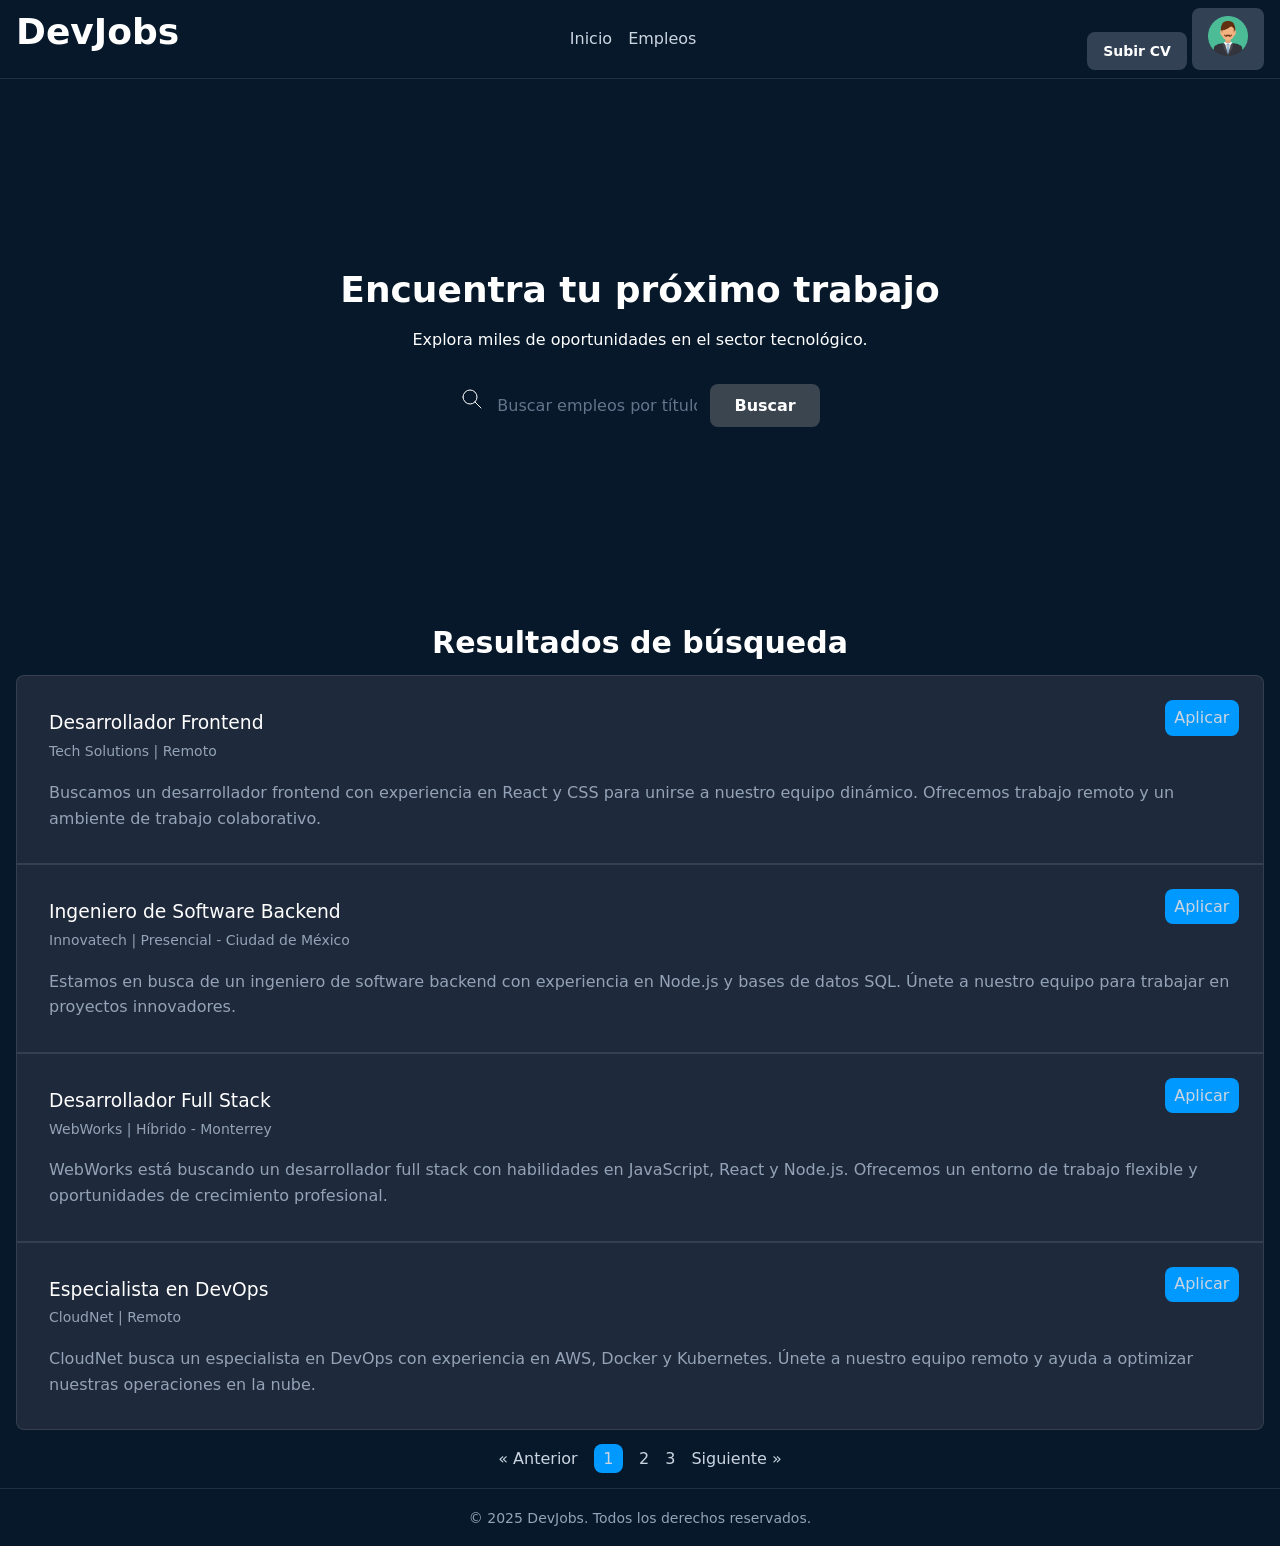
==== 00-html-css/search.html @ 7577c8de "Tareas primera clase" ====
<!DOCTYPE html>
<html lang="es">

<head>
  <title>DevJobs - Inicio</title>
  <meta charset="UTF-8" />
  <meta name="description" content="Encuentra las mejores ofertas de trabajo para desarrolladores en DevJobs.">

  <link rel="stylesheet" href="./styles.css" />
</head>

<body>
  <header>
    <h1>DevJobs</h1>

    <nav>
      <a href="">Inicio</a>
      <a href="">Empleos</a>
    </nav>

    <div>
      <a href="">Subir CV</a>
      <a href="">
        <img src="./user.webp" alt="Icono de usuario" width="40"/>
      </a>
    </div>
  </header>

  <main>
    <section>

      <h1>Encuentra tu próximo trabajo</h1>

      <p>Explora miles de oportunidades en el sector tecnológico.</p>

      <form role="search">
        <svg xmlns="http://www.w3.org/2000/svg" width="24" height="24" viewBox="0 0 24 24" fill="none"
          stroke="currentColor" stroke-width="1" stroke-linecap="round" stroke-linejoin="round"
          class="icon icon-tabler icons-tabler-outline icon-tabler-search">
          <path stroke="none" d="M0 0h24v24H0z" fill="none" />
          <path d="M10 10m-7 0a7 7 0 1 0 14 0a7 7 0 1 0 -14 0" />
          <path d="M21 21l-6 -6" />
        </svg>

        <input required type="text" placeholder="Buscar empleos por título, habilidad o empresa">

        <button type="submit">Buscar</button>
      </form>
    </section>

    <section>

      <header>
        <h2>Resultados de búsqueda</h2>
      </header>

      <article>
        <h3>Desarrollador Frontend</h3>
        <small>
          <span>Tech Solutions</span> | <span>Remoto</span>
        </small>
        <p>Buscamos un desarrollador frontend con experiencia en React y CSS para unirse a nuestro equipo dinámico.
          Ofrecemos trabajo remoto y un ambiente de trabajo colaborativo.</p>
        <a href="">Aplicar</a>
      </article>

      <article>
        <h3>Ingeniero de Software Backend</h3>
        <small>
          <span>Innovatech</span> | <span>Presencial - Ciudad de México</span>
        </small>
        <p>Estamos en busca de un ingeniero de software backend con experiencia en Node.js y bases de datos SQL. Únete a
          nuestro equipo para trabajar en proyectos innovadores.</p>
        <a href="">Aplicar</a>
      </article>

      <article>
        <h3>Desarrollador Full Stack</h3>
        <small>
          <span>WebWorks</span> | <span>Híbrido - Monterrey</span>
        </small>
        <p>WebWorks está buscando un desarrollador full stack con habilidades en JavaScript, React y Node.js. Ofrecemos
          un entorno de trabajo flexible y oportunidades de crecimiento profesional.</p>
        <a href="">Aplicar</a>
      </article>

      <article>
        <h3>Especialista en DevOps</h3>
        <small>
          <span>CloudNet</span> | <span>Remoto</span>
        </small>
        <p>CloudNet busca un especialista en DevOps con experiencia en AWS, Docker y Kubernetes. Únete a nuestro equipo
          remoto y ayuda a optimizar nuestras operaciones en la nube.</p>
        <a href="">Aplicar</a>
      </article>

      <footer>
        <nav aria-label="Paginación de resultados de búsqueda">
          <ul class="pagination">
            <li><a href="#">&laquo; Anterior</a></li>
            <li><a href="#">1</a></li>
            <li><a href="#">2</a></li>
            <li><a href="#">3</a></li>
            <li><a href="#">Siguiente &raquo;</a></li>
          </ul>
      </footer>

    </section>
  </main>

  <footer>
    <small>&copy; 2025 DevJobs. Todos los derechos reservados.</small>
  </footer>
</body>

</html>
---- 00-html-css/styles.css ----
* {
  margin: 0;
  padding: 0;
  box-sizing: border-box;
}

:root {
  --primary: #3b4550;
  --primary-dark: #0a3d66;
  --primary-hover: #0d5ba8;
  --primary-light: #09f;
  --background: #06182a;
  --text-primary: #ffffff;
  --text-secondary: #cbd5e1;
  --text-muted: #94a3b8;
  --border: rgba(255, 255, 255, 0.1);
  --card-bg: #1e293b;
  --shadow: rgba(0, 0, 0, 0.3);
  --input-bg: #1e293b;
  --hsla-example: hsla(210, 100%, 56%, 1);
}

@font-face {
  font-family: 'Inter Variable';
  font-style: normal;
  font-display: swap;
  font-weight: 100 900;
  src: url(https://cdn.jsdelivr.net/fontsource/fonts/inter:vf@latest/latin-wght-normal.woff2) format('woff2-variations');
  unicode-range: U+0000-00FF,U+0131,U+0152-0153,U+02BB-02BC,U+02C6,U+02DA,U+02DC,U+0304,U+0308,U+0329,U+2000-206F,U+20AC,U+2122,U+2191,U+2193,U+2212,U+2215,U+FEFF,U+FFFD;
}

body {
  font-family: system-ui;
  background-color: var(--background);
  color: var(--text-primary);
  min-height: 100vh;
  display: flex;
  flex-direction: column;
  line-height: 1.6;
}

/* Títulos principales */
h1 {
  font-size: 2.25rem;
  font-weight: 900;
  margin-bottom: 1rem;
  line-height: 1.2;
  text-wrap: balance;
}

h1 + p {
  text-wrap: balance;
  margin-bottom: 2rem
}

/* Header */
header {
  border-bottom: 1px solid var(--border);
  background: var(--background);
  padding: .5rem 1rem;
  display: flex;
  align-items: center;
  justify-content: space-between;
  gap: 2rem;

  h2 {
    font-size: 1.25rem;
    font-weight: 700;
    color: var(--text-primary);
  }
}

/* Navegación del header a otras páginas */
nav {
  align-items: center;
  gap: 1rem;
  display: flex;

  a {
    text-decoration: none;
    color: var(--text-secondary);
    transition: color 0.2s;
    font-weight: 500;

    &:hover, &:focus {
      color: var(--primary);
      outline: none;
    }
  }
}

/* Botones del Header */
header div a {
  padding: 0.5rem 1rem;
  border-radius: 0.5rem;
  background-color: #334155;
  color: var(--text-primary);
  display: inline-block;
  font-size: 0.875rem;
  font-weight: 700;
  text-decoration: none;
  /* TODO */
}

/* Hero */
main > section:nth-child(1) {
  height: 500px;
  text-align: center;
  display: flex;
  flex-direction: column;
  justify-content: center;
  align-items: center;

  h1 {
    padding-top: 36px;
  }

  & > img {
    position: absolute;
    width: 100%;
    height: 100%;
    object-fit: cover;
    z-index: -1;
    left: 0;
    right: 0;
    mask-image: linear-gradient(to bottom, rgba(16, 25, 34, 1) 5%, rgba(16, 25, 34, 0) 80%);
  }
}

/* Formulario de Búsqueda */
form {
  max-width: 42rem;
  width: 100%;
  margin: 0 auto;
  padding-inline: 1rem;
}

form > div {
  display: flex;
  align-items: center;
  background-color: var(--input-bg);
  border-radius: 0.5rem;
  box-shadow: 0 10px 15px -3px var(--shadow);
  padding: 0.5rem;
  gap: 0.5rem;
}

form span {
  padding-left: 0.75rem;
  color: var(--text-muted);
  display: flex;
  align-items: center;
  flex-shrink: 0;
}

form input[type="text"] {
  flex: 1;
  background: transparent;
  border: none;
  outline: none;
  color: var(--text-primary);
  padding: 0.75rem 0.5rem;
  font-size: 1rem;
  font-family: inherit;
}

form input[type="text"]::placeholder {
  color: #64748b;
}

form button[type="submit"] {
  padding: 0.75rem 1.5rem;
  border-radius: 0.5rem;
  background-color: var(--primary);
  color: white;
  font-weight: 700;
  border: none;
  cursor: pointer;
  transition: background-color 0.2s;
  font-family: inherit;
  font-size: 1rem;
  white-space: nowrap;
}

form button[type="submit"]:hover,
form button[type="submit"]:focus {
  background-color: var(--primary-hover);
  outline: 2px solid white;
  outline-offset: 2px;
}

/* Features Section */
main > section:nth-child(2) {
  padding-inline: 1rem;
  background-color: var(--background);
  padding-top: 2rem;

  & > header {
    gap: 2px;
    flex-direction: column;

    h2 {
      margin-bottom: 0;
    }

    p {
      opacity: .75;
    }
  }

  & > div {
    max-width: 1280px;
    margin: 0 auto;
  }
}

main > section:nth-child(2) h2 {
  font-size: 1.875rem;
  font-weight: 700;
  color: var(--text-primary);
  margin-bottom: 1rem;
}

main > section:nth-child(2) > div > div:first-child > p {
  font-size: 1.125rem;
  color: var(--text-muted);
  max-width: 42rem;
  margin: 0 auto;
}

/* Grid de Features */
main > section:nth-child(2) footer {
  display: grid;
  grid-template-columns: repeat(auto-fit, minmax(280px, 1fr));
  gap: 16px
}

/* Feature Cards */
/* article {
  background-color: var(--card-bg);
  padding: 2rem;
  margin-bottom: 16px;
  border-radius: 0.5rem;                   
  box-shadow: 0px 1px 3px 0 var(--shadow); 

  svg {
    color: var(--primary-light);          
    background: rgba(0, 153, 255, 0.3);  
    border-radius: 9999px;               
    width: 64px;                         
    height: 64px;                        
    padding: 16px;                       
  }

  h3 {
    font-weight: 500;
  }

  p {
    color: var(--text-muted);
  }
} */

/* Footer */
body > footer {
  background-color: var(--background);
  border-top: 1px solid var(--border);
  text-align: center;
  padding: 16px;

  small {
    color: var(--text-muted);
    font-size: 0.875rem;
  }
}

footer > article {
  background-color: var(--card-bg);
  padding: 2rem;
  margin-bottom: 16px;
  border-radius: 0.5rem;
  box-shadow: 0px 1px 3px 0px rgba(0, 0, 0, 0.5);

  svg {
    color: var(--primary-light);
    background: rgba(0, 153, 255, .3);
    width: 64px;
    height: 64px;
    border-radius: 100%;
    padding: 16px;
  }

  p {
    color: var(--text-muted);
  }

  h3 {
    font-weight: 500;
  }
}

section > article {
  background-color: var(--card-bg);
  padding: 2rem;
  border: 1px solid var(--border);
  position: relative;
  border-radius: 0; /* Reset default */

  a {
    position: absolute;
    top: 1.5rem;
    right: 1.5rem;
    background-color: var(--primary-light);
    padding: 0.3rem 0.6rem;
    border-radius: 0.5rem;
    text-decoration: none;
    color: var(--text-secondary);
    transition: color 0.2s;
    font-weight: 500;

    &:hover, &:focus {
      background-color: var(--primary-hover);
      color: var(--primary);
      outline: none;
    }
  }

  small {
    color: var(--text-muted);
    font-size: 0.875rem;
  }

  p {
    margin-top: 1rem;
    color: var(--text-muted);
  }

  h3 {
    font-weight: 500;
  }
}

/* Redondear bordes de primer y último artículo */
section > header {
  border-bottom: 0;
}

section > article:first-of-type {
  border-top-left-radius: 0.5rem;
  border-top-right-radius: 0.5rem;
}

section > article:last-of-type {
  border-bottom-left-radius: 0.5rem;
  border-bottom-right-radius: 0.5rem;
}

section > footer > nav {
  display: flex;
  flex-direction: row;
  align-items: center;
  /* Centrar en la página */
  justify-content: center;

  > ul {
    display: flex;
    flex-direction: row;
    align-items: center;
    gap: 16px;
    padding: 1rem;

    li {
      list-style: none;

      a {
        text-decoration: none;
        color: var(--text-secondary);
        transition: color 0.2s;
        font-weight: 500;

        &:hover, &:focus {
          color: var(--primary);
          outline: none;
        }
      }
    }

    li:nth-child(2) a {
      background-color: var(--primary-light);
      padding: 0.3rem 0.6rem;
      border-radius: 0.5rem;
    }
  }

}
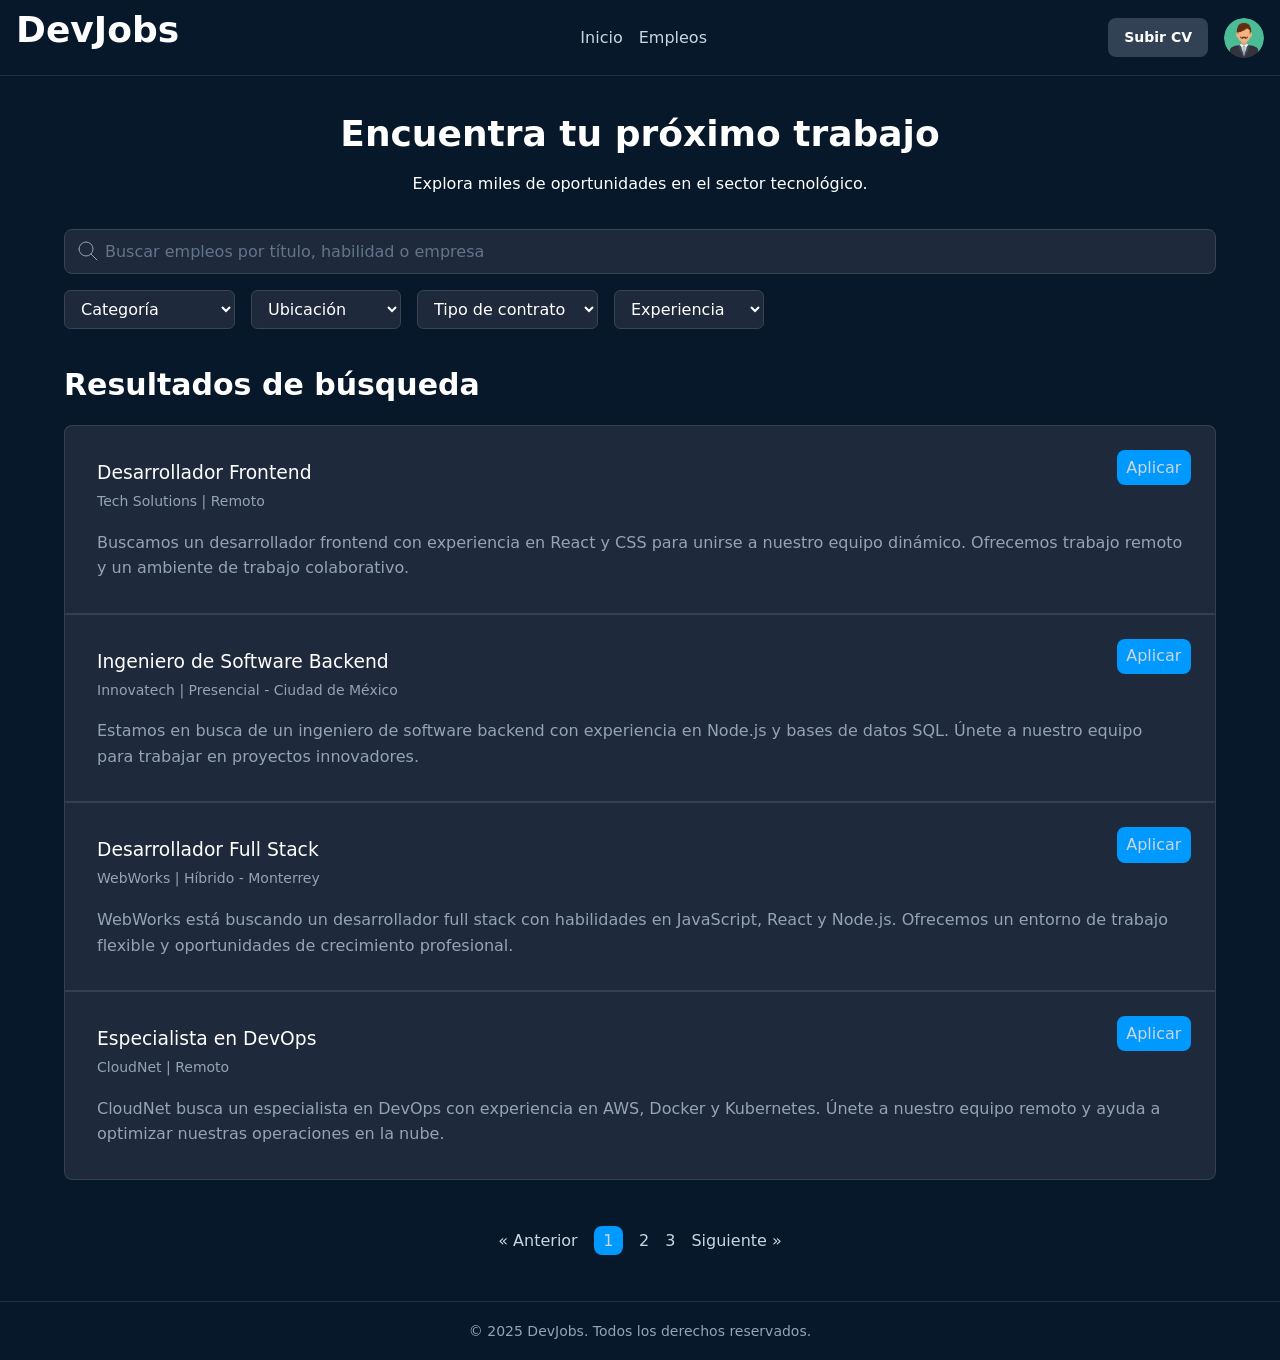
==== commit 09ccf6ff: "Tareas primera clase (mejoras)" ====
--- a/00-html-css/search.html
+++ b/00-html-css/search.html
@@ -14,19 +14,17 @@
     <h1>DevJobs</h1>
 
     <nav>
-      <a href="">Inicio</a>
-      <a href="">Empleos</a>
+      <a href="./index.html">Inicio</a>
+      <a href="./search.html">Empleos</a>
     </nav>
 
     <div>
       <a href="">Subir CV</a>
-      <a href="">
-        <img src="./user.webp" alt="Icono de usuario" width="40"/>
-      </a>
+      <img src="./user.webp" alt="Icono de usuario" width="40"/>
     </div>
   </header>
 
-  <main>
+  <main class="search">
     <section>
 
       <h1>Encuentra tu próximo trabajo</h1>
@@ -34,18 +32,63 @@
       <p>Explora miles de oportunidades en el sector tecnológico.</p>
 
       <form role="search">
-        <svg xmlns="http://www.w3.org/2000/svg" width="24" height="24" viewBox="0 0 24 24" fill="none"
-          stroke="currentColor" stroke-width="1" stroke-linecap="round" stroke-linejoin="round"
-          class="icon icon-tabler icons-tabler-outline icon-tabler-search">
-          <path stroke="none" d="M0 0h24v24H0z" fill="none" />
-          <path d="M10 10m-7 0a7 7 0 1 0 14 0a7 7 0 1 0 -14 0" />
-          <path d="M21 21l-6 -6" />
-        </svg>
+        <label for="search">
+          <svg xmlns="http://www.w3.org/2000/svg" width="24" height="24" viewBox="0 0 24 24" fill="none"
+            stroke="currentColor" stroke-width="1" stroke-linecap="round" stroke-linejoin="round"
+            class="icon icon-tabler icons-tabler-outline icon-tabler-search">
+            <path stroke="none" d="M0 0h24v24H0z" fill="none" />
+            <path d="M10 10m-7 0a7 7 0 1 0 14 0a7 7 0 1 0 -14 0" />
+            <path d="M21 21l-6 -6" />
+          </svg>
 
-        <input required type="text" placeholder="Buscar empleos por título, habilidad o empresa">
+          <input name="search" equired type="text" placeholder="Buscar empleos por título, habilidad o empresa">
+        </label>
+      </form>
 
-        <button type="submit">Buscar</button>
+      <form role="filter">
+
+        <label for="category">
+          <select name="category" id="category">
+            <option value="all">Categoría</option>
+            <option value="frontend">Frontend</option>
+            <option value="backend">Backend</option>
+            <option value="fullstack">Full Stack</option>
+            <option value="devops">DevOps</option>
+            <option value="data">Data Science</option>
+            <option value="mobile">Desarrollo Móvil</option>
+          </select>
+        </label>
+
+        <label for="location">
+          <select name="location" id="location">
+            <option value="all">Ubicación</option>
+            <option value="remote">Remoto</option>
+            <option value="onsite">Presencial</option>
+            <option value="hybrid">Híbrido</option>
+          </select>
+        </label>
+
+        <label for="type">
+          <select name="type" id="type">
+            <option value="all">Tipo de contrato</option>
+            <option value="fulltime">Tiempo completo</option>
+            <option value="parttime">Medio tiempo</option>
+            <option value="contract">Contrato</option>
+            <option value="internship">Pasantía</option>
+          </select>
+        </label>
+
+        <label for="experience">
+          <select name="experience" id="experience">
+            <option value="all">Experiencia</option>
+            <option value="junior">Junior</option>
+            <option value="mid">Semi-Senior</option>
+            <option value="senior">Senior</option>
+            <option value="lead">Líder Técnico</option>
+          </select>
+        </label>
       </form>
+
     </section>
 
     <section>
--- a/00-html-css/styles.css
+++ b/00-html-css/styles.css
@@ -89,104 +89,124 @@
   }
 }
 
-/* Botones del Header */
-header div a {
-  padding: 0.5rem 1rem;
-  border-radius: 0.5rem;
-  background-color: #334155;
-  color: var(--text-primary);
-  display: inline-block;
-  font-size: 0.875rem;
-  font-weight: 700;
-  text-decoration: none;
-  /* TODO */
-}
-
-/* Hero */
-main > section:nth-child(1) {
-  height: 500px;
-  text-align: center;
-  display: flex;
-  flex-direction: column;
-  justify-content: center;
-  align-items: center;
-
-  h1 {
-    padding-top: 36px;
-  }
-
-  & > img {
-    position: absolute;
-    width: 100%;
-    height: 100%;
-    object-fit: cover;
-    z-index: -1;
-    left: 0;
-    right: 0;
-    mask-image: linear-gradient(to bottom, rgba(16, 25, 34, 1) 5%, rgba(16, 25, 34, 0) 80%);
-  }
-}
-
-/* Formulario de Búsqueda */
-form {
-  max-width: 42rem;
-  width: 100%;
-  margin: 0 auto;
-  padding-inline: 1rem;
-}
-
-form > div {
+header div {
   display: flex;
   align-items: center;
-  background-color: var(--input-bg);
-  border-radius: 0.5rem;
-  box-shadow: 0 10px 15px -3px var(--shadow);
-  padding: 0.5rem;
-  gap: 0.5rem;
-}
-
-form span {
-  padding-left: 0.75rem;
-  color: var(--text-muted);
-  display: flex;
-  align-items: center;
-  flex-shrink: 0;
-}
-
-form input[type="text"] {
-  flex: 1;
-  background: transparent;
-  border: none;
-  outline: none;
-  color: var(--text-primary);
-  padding: 0.75rem 0.5rem;
-  font-size: 1rem;
-  font-family: inherit;
-}
-
-form input[type="text"]::placeholder {
-  color: #64748b;
-}
-
-form button[type="submit"] {
-  padding: 0.75rem 1.5rem;
-  border-radius: 0.5rem;
-  background-color: var(--primary);
-  color: white;
-  font-weight: 700;
-  border: none;
-  cursor: pointer;
-  transition: background-color 0.2s;
-  font-family: inherit;
-  font-size: 1rem;
-  white-space: nowrap;
-}
-
-form button[type="submit"]:hover,
-form button[type="submit"]:focus {
-  background-color: var(--primary-hover);
-  outline: 2px solid white;
-  outline-offset: 2px;
+  gap: 1rem;
+
+  a {
+    padding: 0.5rem 1rem;
+    border-radius: 0.5rem;
+    background-color: #334155;
+    color: var(--text-primary);
+    display: inline-block;
+    font-size: 0.875rem;
+    font-weight: 700;
+    text-decoration: none;
+    /* TODO */
+  }
+
+  /* Avatar del Header */
+  img {
+    width: 40px;
+    height: 40px;
+    border-radius: 100%;
+    object-fit: cover;
+
+    /* Quitar el background del padre */
+    background-color: transparent;
+  }
+}
+
+/* Home Page */
+main.home {
+
+  /* Hero */
+  section:nth-child(1) {
+    height: 500px;
+    text-align: center;
+    display: flex;
+    flex-direction: column;
+    justify-content: center;
+    align-items: center;
+
+    h1 {
+      padding-top: 36px;
+    }
+
+    & > img {
+      position: absolute;
+      width: 100%;
+      height: 100%;
+      object-fit: cover;
+      z-index: -1;
+      left: 0;
+      right: 0;
+      mask-image: linear-gradient(to bottom, rgba(16, 25, 34, 1) 5%, rgba(16, 25, 34, 0) 80%);
+    }
+  }
+
+  /* Formulario de Búsqueda */
+  form {
+    max-width: 42rem;
+    width: 100%;
+    margin: 0 auto;
+    padding-inline: 1rem;
+  }
+
+  form > div {
+    display: flex;
+    align-items: center;
+    background-color: var(--input-bg);
+    border-radius: 0.5rem;
+    box-shadow: 0 10px 15px -3px var(--shadow);
+    padding: 0.5rem;
+    gap: 0.5rem;
+  }
+
+  form span {
+    padding-left: 0.75rem;
+    color: var(--text-muted);
+    display: flex;
+    align-items: center;
+    flex-shrink: 0;
+  }
+
+  form input[type="text"] {
+    flex: 1;
+    background: transparent;
+    border: none;
+    outline: none;
+    color: var(--text-primary);
+    padding: 0.75rem 0.5rem;
+    font-size: 1rem;
+    font-family: inherit;
+  }
+
+  form input[type="text"]::placeholder {
+    color: #64748b;
+  }
+
+  form button[type="submit"] {
+    padding: 0.75rem 1.5rem;
+    border-radius: 0.5rem;
+    background-color: var(--primary);
+    color: white;
+    font-weight: 700;
+    border: none;
+    cursor: pointer;
+    transition: background-color 0.2s;
+    font-family: inherit;
+    font-size: 1rem;
+    white-space: nowrap;
+  }
+
+  form button[type="submit"]:hover,
+  form button[type="submit"]:focus {
+    background-color: var(--primary-hover);
+    outline: 2px solid white;
+    outline-offset: 2px;
+  }
 }
 
 /* Features Section */
@@ -234,32 +254,6 @@
   grid-template-columns: repeat(auto-fit, minmax(280px, 1fr));
   gap: 16px
 }
-
-/* Feature Cards */
-/* article {
-  background-color: var(--card-bg);
-  padding: 2rem;
-  margin-bottom: 16px;
-  border-radius: 0.5rem;                   
-  box-shadow: 0px 1px 3px 0 var(--shadow); 
-
-  svg {
-    color: var(--primary-light);          
-    background: rgba(0, 153, 255, 0.3);  
-    border-radius: 9999px;               
-    width: 64px;                         
-    height: 64px;                        
-    padding: 16px;                       
-  }
-
-  h3 {
-    font-weight: 500;
-  }
-
-  p {
-    color: var(--text-muted);
-  }
-} */
 
 /* Footer */
 body > footer {
@@ -299,97 +293,182 @@
   }
 }
 
-section > article {
-  background-color: var(--card-bg);
-  padding: 2rem;
-  border: 1px solid var(--border);
-  position: relative;
-  border-radius: 0; /* Reset default */
-
-  a {
+
+/* Search Page */
+main.search {
+
+  padding-inline: 3rem;
+
+  /* Hero */
+  section:nth-child(1) {
+    text-align: center;
+    display: flex;
+    flex-direction: column;
+    justify-content: center;
+    align-items: center;
+
+    h1 {
+      padding-top: 36px;
+    }
+  }
+
+  /* Formulario de Búsqueda */
+  form {
+    width: 100%;
+    margin: 0 auto;
+    padding-inline: 1rem;
+  }
+
+  form > label {
+    position: relative;
+  }
+
+  form input[type="text"] {
+    width: 100%;
+    flex: 1;
+    background: var(--input-bg);
+    border: 1px solid var(--primary);
+    border-radius: 0.5rem;;
+    color: var(--text-primary);
+    padding: 0.75rem 0.5rem;
+    font-size: 1rem;
+    font-family: inherit;
+  }
+
+  form input[type="text"]::placeholder {
+    color: #64748b;
+  }
+
+  label svg {
     position: absolute;
-    top: 1.5rem;
-    right: 1.5rem;
-    background-color: var(--primary-light);
-    padding: 0.3rem 0.6rem;
-    border-radius: 0.5rem;
-    text-decoration: none;
-    color: var(--text-secondary);
-    transition: color 0.2s;
-    font-weight: 500;
-
-    &:hover, &:focus {
-      background-color: var(--primary-hover);
-      color: var(--primary);
-      outline: none;
-    }
-  }
-
-  small {
+    left: 0.75rem;
+    top: 50%;
+    transform: translateY(-50%);
     color: var(--text-muted);
-    font-size: 0.875rem;
-  }
-
-  p {
+    pointer-events: none;
+  }
+  
+  form input[type="text"] {
+    padding-left: 2.5rem;
+  }
+
+  form[role="filter"] {
     margin-top: 1rem;
-    color: var(--text-muted);
-  }
-
-  h3 {
-    font-weight: 500;
-  }
-}
-
-/* Redondear bordes de primer y último artículo */
-section > header {
-  border-bottom: 0;
-}
-
-section > article:first-of-type {
-  border-top-left-radius: 0.5rem;
-  border-top-right-radius: 0.5rem;
-}
-
-section > article:last-of-type {
-  border-bottom-left-radius: 0.5rem;
-  border-bottom-right-radius: 0.5rem;
-}
-
-section > footer > nav {
-  display: flex;
-  flex-direction: row;
-  align-items: center;
-  /* Centrar en la página */
-  justify-content: center;
-
-  > ul {
-    display: flex;
-    flex-direction: row;
-    align-items: center;
-    gap: 16px;
-    padding: 1rem;
-
-    li {
-      list-style: none;
-
-      a {
-        text-decoration: none;
-        color: var(--text-secondary);
-        transition: color 0.2s;
-        font-weight: 500;
-
-        &:hover, &:focus {
-          color: var(--primary);
-          outline: none;
-        }
-      }
-    }
-
-    li:nth-child(2) a {
+    display: flex;
+    gap: 1rem;
+    flex-wrap: wrap;
+
+    select {
+      background: var(--input-bg);
+      border: 1px solid var(--primary);
+      border-radius: 0.4rem;
+      color: var(--text-primary);
+      padding: 0.5rem 0.5rem 0.5rem 0.75rem;
+      font-size: 1rem;
+      font-family: inherit;
+      min-width: 150px;
+    }
+  }
+
+  header {
+    display: block;
+    padding: 0;
+    margin-bottom: 1rem;
+  }
+
+  /* Resultados de búsqueda */
+  section > article {
+    background-color: var(--card-bg);
+    padding: 2rem;
+    border: 1px solid var(--border);
+    position: relative;
+    border-radius: 0; /* Reset default */
+
+    a {
+      position: absolute;
+      top: 1.5rem;
+      right: 1.5rem;
       background-color: var(--primary-light);
       padding: 0.3rem 0.6rem;
       border-radius: 0.5rem;
-    }
-  }
-
-}
+      text-decoration: none;
+      color: var(--text-secondary);
+      transition: color 0.2s;
+      font-weight: 500;
+
+      &:hover, &:focus {
+        background-color: var(--primary-hover);
+        color: var(--primary);
+        outline: none;
+      }
+    }
+
+    small {
+      color: var(--text-muted);
+      font-size: 0.875rem;
+    }
+
+    p {
+      margin-top: 1rem;
+      color: var(--text-muted);
+    }
+
+    h3 {
+      font-weight: 500;
+    }
+  }
+
+  /* Redondear bordes de primer y último artículo */
+  section > header {
+    border-bottom: 0;
+  }
+
+  section > article:first-of-type {
+    border-top-left-radius: 0.5rem;
+    border-top-right-radius: 0.5rem;
+  }
+
+  section > article:last-of-type {
+    border-bottom-left-radius: 0.5rem;
+    border-bottom-right-radius: 0.5rem;
+  }
+
+  section > footer > nav {
+    padding-block: 2rem;
+    display: flex;
+    flex-direction: row;
+    align-items: center;
+    /* Centrar en la página */
+    justify-content: center;
+
+    > ul {
+      display: flex;
+      flex-direction: row;
+      align-items: center;
+      gap: 16px;
+      padding: 1rem;
+
+      li {
+        list-style: none;
+
+        a {
+          text-decoration: none;
+          color: var(--text-secondary);
+          transition: color 0.2s;
+          font-weight: 500;
+
+          &:hover, &:focus {
+            color: var(--primary);
+            outline: none;
+          }
+        }
+      }
+
+      li:nth-child(2) a {
+        background-color: var(--primary-light);
+        padding: 0.3rem 0.6rem;
+        border-radius: 0.5rem;
+      }
+    }
+  }
+}
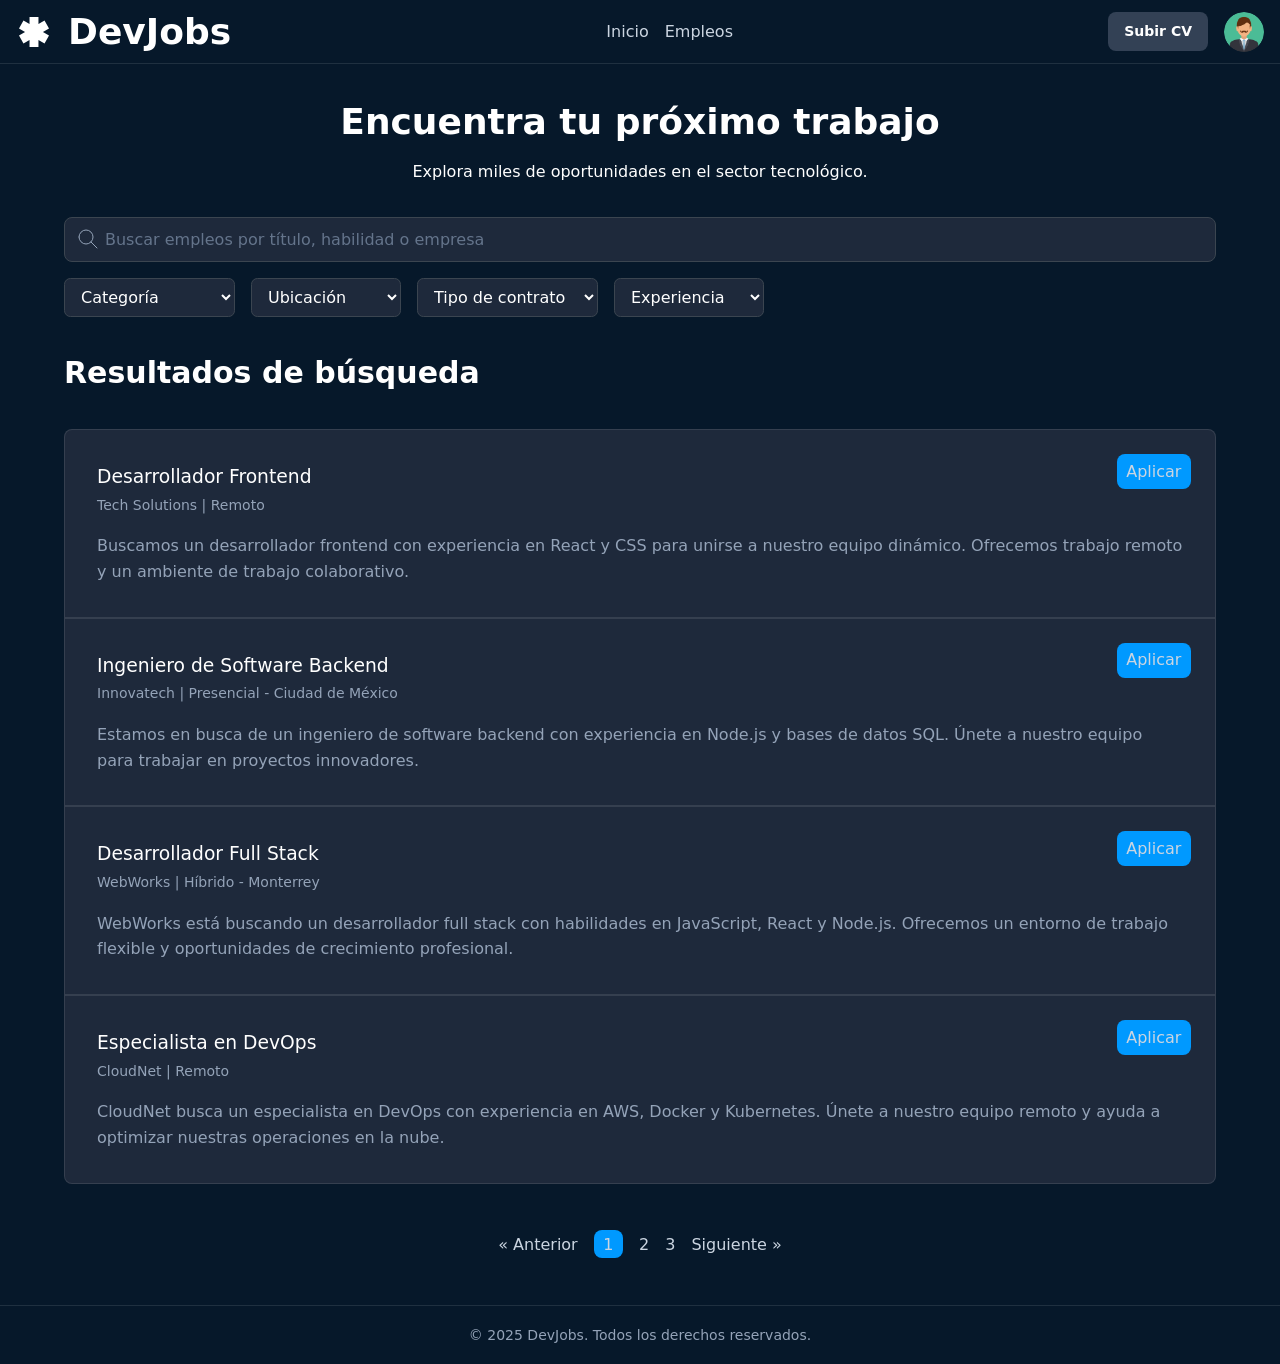
==== commit a9e3d303: "T01 - logo Tareas clase 1 === T01" ====
--- a/00-html-css/search.html
+++ b/00-html-css/search.html
@@ -11,7 +11,14 @@
 
 <body>
   <header>
-    <h1>DevJobs</h1>
+
+    <div>
+      <svg width="36" height="36" fill="none" viewBox="0 0 48 48" xmlns="http://www.w3.org/2000/svg">
+        <path clip-rule="evenodd" d="M12.08 24 4 19.248 9.955 8.752l8.085 4.744L18.045 4h11.91l.005 9.496 8.085-4.744L44 19.248 35.92 24 44 28.752l-5.955 10.496-8.085-4.744L29.955 44h-11.91l-.005-9.496-8.085 4.744L4 28.752z" fill="currentColor" fill-rule="evenodd"/>
+      </svg>
+
+      <h1>DevJobs</h1>
+    </div>
 
     <nav>
       <a href="./index.html">Inicio</a>
@@ -22,6 +29,7 @@
       <a href="">Subir CV</a>
       <img src="./user.webp" alt="Icono de usuario" width="40"/>
     </div>
+
   </header>
 
   <main class="search">
--- a/00-html-css/styles.css
+++ b/00-html-css/styles.css
@@ -43,9 +43,12 @@
 h1 {
   font-size: 2.25rem;
   font-weight: 900;
-  margin-bottom: 1rem;
   line-height: 1.2;
   text-wrap: balance;
+}
+
+main h1 {
+    margin-bottom: 1rem;
 }
 
 h1 + p {
@@ -62,6 +65,7 @@
   align-items: center;
   justify-content: space-between;
   gap: 2rem;
+  height: 4rem;
 
   h2 {
     font-size: 1.25rem;
@@ -71,8 +75,7 @@
 }
 
 /* Navegación del header a otras páginas */
-nav {
-  align-items: center;
+header nav {
   gap: 1rem;
   display: flex;
 
@@ -91,6 +94,8 @@
 
 header div {
   display: flex;
+  align-items: center;
+  justify-items: center;
   align-items: center;
   gap: 1rem;
 
@@ -112,9 +117,6 @@
     height: 40px;
     border-radius: 100%;
     object-fit: cover;
-
-    /* Quitar el background del padre */
-    background-color: transparent;
   }
 }
 
